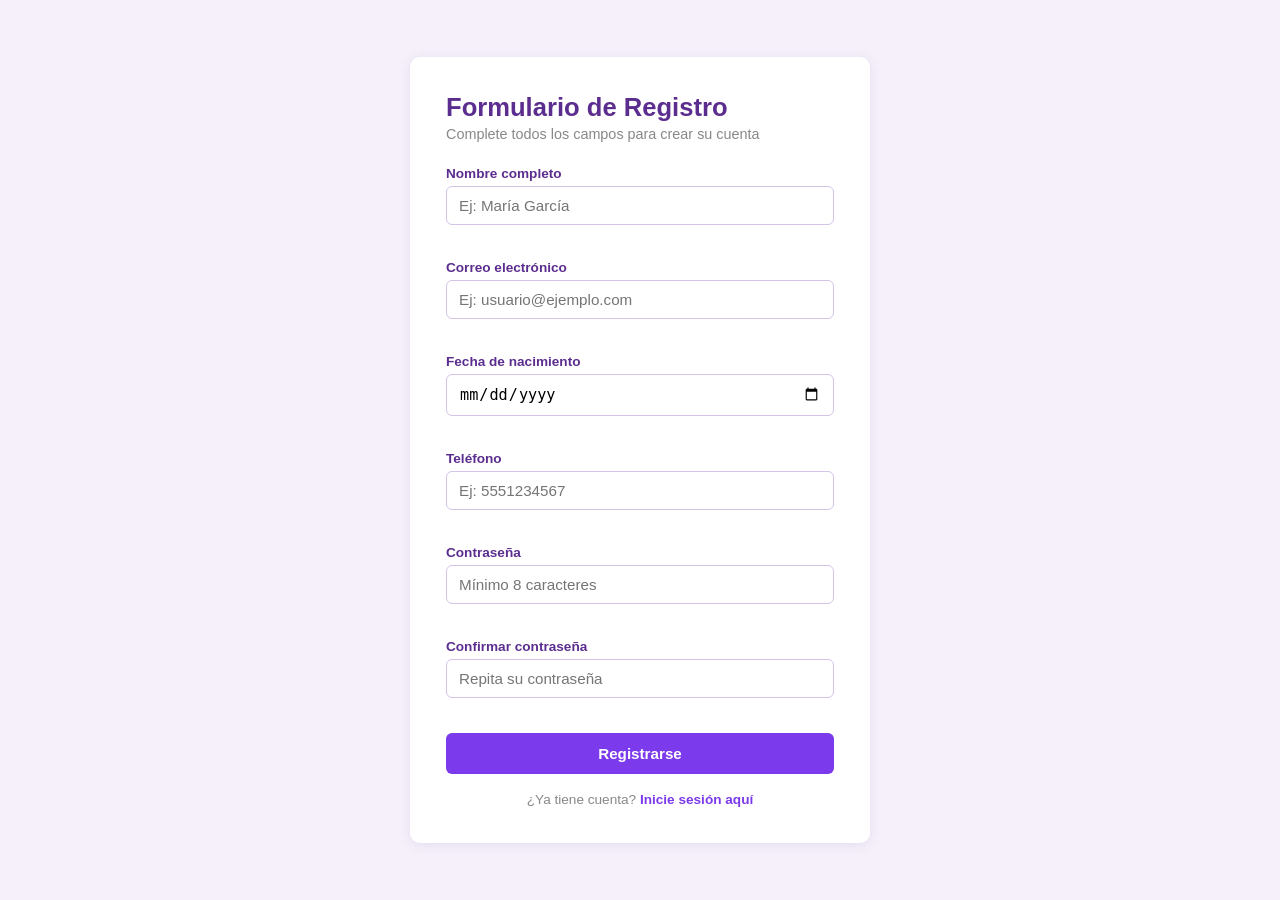
==== index.html @ 6ea9edac "Actividad 2-Utileria.js" ====
<!DOCTYPE html>
<html lang="es">
<head>
  <meta charset="UTF-8" />
  <meta name="viewport" content="width=device-width, initial-scale=1.0" />
  <title>Registro de Usuario</title>
  <link rel="stylesheet" href="css/styles.css" />
</head>
<body>
  <div id="registrationSection" class="container">
    <h1>Formulario de Registro</h1>
    <p class="subtitle">Complete todos los campos para crear su cuenta</p>

    <form id="registrationForm" novalidate>
      <div class="form-group">
        <label for="nombre">Nombre completo</label>
        <input type="text" id="nombre" name="nombre" placeholder="Ej: María García" />
        <span class="error-message" id="errorNombre"></span>
      </div>

      <div class="form-group">
        <label for="correo">Correo electrónico</label>
        <input type="email" id="correo" name="correo" placeholder="Ej: usuario@ejemplo.com" />
        <span class="error-message" id="errorCorreo"></span>
      </div>

      <div class="form-group">
        <label for="fechaNacimiento">Fecha de nacimiento</label>
        <input type="date" id="fechaNacimiento" name="fechaNacimiento" />
        <span class="error-message" id="errorFechaNacimiento"></span>
      </div>

      <div class="form-group">
        <label for="telefono">Teléfono</label>
        <input type="tel" id="telefono" name="telefono" placeholder="Ej: 5551234567" />
        <span class="error-message" id="errorTelefono"></span>
      </div>

      <div class="form-group">
        <label for="password">Contraseña</label>
        <input type="password" id="password" name="password" placeholder="Mínimo 8 caracteres" />
        <span class="error-message" id="errorPassword"></span>
      </div>

      <div class="form-group">
        <label for="confirmPassword">Confirmar contraseña</label>
        <input type="password" id="confirmPassword" name="confirmPassword" placeholder="Repita su contraseña" />
        <span class="error-message" id="errorConfirmPassword"></span>
      </div>

      <button type="submit" class="btn-primary">Registrarse</button>
    </form>

    <p class="login-link">
      ¿Ya tiene cuenta? <a href="login.html">Inicie sesión aquí</a>
    </p>
  </div>

  <div id="ageModal" class="modal-overlay">
    <div class="modal-content">
      <h2>Resultado del Registro</h2>
      <p id="modalMessage"></p>
      <button id="closeModal" class="btn-primary">Cerrar</button>
    </div>
  </div>

  <script src="js/utileria.js"></script>
  <script src="js/index.js"></script>
</body>
</html>
---- css/styles.css ----
/* ============================================================
   styles.css — Estilos minimalistas con paleta morada
   ============================================================ */

* {
  margin: 0;
  padding: 0;
  box-sizing: border-box;
}

body {
  font-family: "Segoe UI", Tahoma, Geneva, Verdana, sans-serif;
  background: #f5f0fa;
  color: #2d2d2d;
  min-height: 100vh;
  display: flex;
  justify-content: center;
  align-items: center;
}

/* Contenedor principal */
.container {
  background: #fff;
  padding: 36px;
  border-radius: 10px;
  box-shadow: 0 2px 12px rgba(100, 60, 150, 0.1);
  width: 100%;
  max-width: 460px;
}

h1 {
  font-size: 1.6rem;
  margin-bottom: 4px;
  color: #5b2d8e;
}

.subtitle {
  font-size: 0.9rem;
  color: #888;
  margin-bottom: 24px;
}

/* Formulario */
.form-group {
  margin-bottom: 16px;
}

.form-group label {
  display: block;
  font-weight: 600;
  margin-bottom: 5px;
  font-size: 0.85rem;
  color: #5b2d8e;
}

.form-group input {
  width: 100%;
  padding: 10px 12px;
  border: 1px solid #d4c4e8;
  border-radius: 6px;
  font-size: 0.95rem;
  transition: border-color 0.2s;
}

.form-group input:focus {
  outline: none;
  border-color: #7c3aed;
  box-shadow: 0 0 0 3px rgba(124, 58, 237, 0.12);
}

.form-group input.input-error {
  border-color: #e63946;
  box-shadow: 0 0 0 3px rgba(230, 57, 70, 0.12);
}

.error-message {
  display: block;
  color: #e63946;
  font-size: 0.8rem;
  margin-top: 3px;
  min-height: 16px;
}

/* Botones */
.btn-primary {
  display: block;
  width: 100%;
  padding: 12px;
  background: #7c3aed;
  color: #fff;
  border: none;
  border-radius: 6px;
  font-size: 0.95rem;
  font-weight: 600;
  cursor: pointer;
  transition: background 0.2s;
  margin-top: 6px;
}

.btn-primary:hover {
  background: #6d28d9;
}

/* Modal */
.modal-overlay {
  display: none;
  position: fixed;
  top: 0;
  left: 0;
  width: 100%;
  height: 100%;
  background: rgba(0, 0, 0, 0.45);
  justify-content: center;
  align-items: center;
  z-index: 1000;
}

.modal-overlay.active {
  display: flex;
}

.modal-content {
  background: #fff;
  padding: 32px;
  border-radius: 10px;
  text-align: center;
  max-width: 380px;
  width: 90%;
  box-shadow: 0 8px 30px rgba(91, 45, 142, 0.25);
  animation: modalIn 0.25s ease;
}

.modal-content h2 {
  font-size: 1.3rem;
  margin-bottom: 14px;
  color: #5b2d8e;
}

.modal-content p {
  font-size: 0.95rem;
  line-height: 1.7;
  margin-bottom: 20px;
  color: #444;
}

.modal-content .btn-primary {
  max-width: 160px;
  margin: 0 auto;
}

@keyframes modalIn {
  from { opacity: 0; transform: scale(0.92); }
  to { opacity: 1; transform: scale(1); }
}

/* Enlace login/registro */
.login-link {
  text-align: center;
  margin-top: 18px;
  font-size: 0.85rem;
  color: #888;
}

.login-link a {
  color: #7c3aed;
  text-decoration: none;
  font-weight: 600;
}

.login-link a:hover {
  text-decoration: underline;
}

/* Responsive */
@media (max-width: 500px) {
  .container {
    margin: 16px;
    padding: 24px;
  }
  h1 { font-size: 1.4rem; }
}
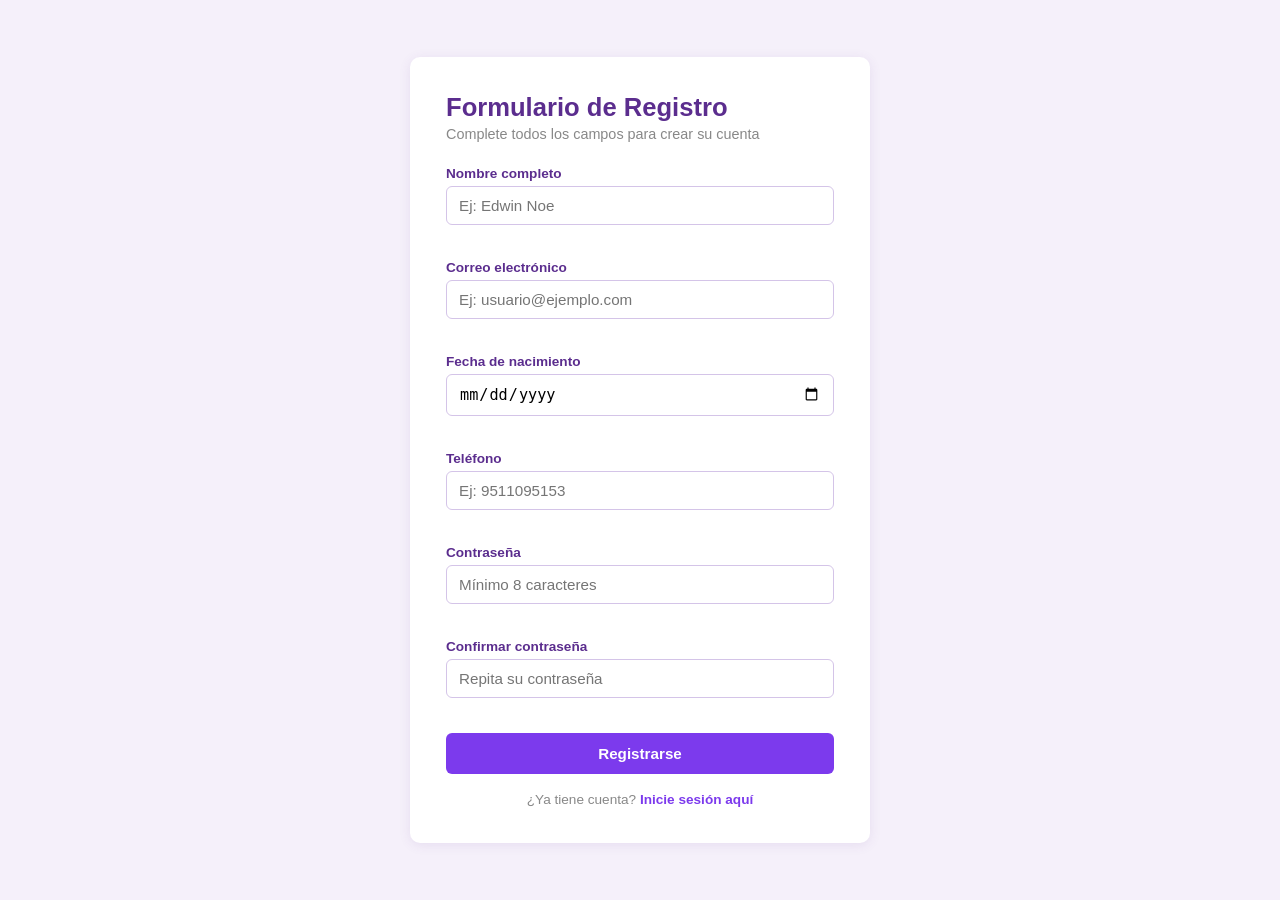
==== commit df90dd63: "cambios a los placeholders" ====
--- a/index.html
+++ b/index.html
@@ -14,7 +14,7 @@
     <form id="registrationForm" novalidate>
       <div class="form-group">
         <label for="nombre">Nombre completo</label>
-        <input type="text" id="nombre" name="nombre" placeholder="Ej: María García" />
+        <input type="text" id="nombre" name="nombre" placeholder="Ej: Edwin Noe" />
         <span class="error-message" id="errorNombre"></span>
       </div>
 
@@ -32,7 +32,7 @@
 
       <div class="form-group">
         <label for="telefono">Teléfono</label>
-        <input type="tel" id="telefono" name="telefono" placeholder="Ej: 5551234567" />
+        <input type="tel" id="telefono" name="telefono" placeholder="Ej: 9511095153" />
         <span class="error-message" id="errorTelefono"></span>
       </div>
 
--- a/css/styles.css
+++ b/css/styles.css
@@ -1,7 +1,3 @@
-/* ============================================================
-   styles.css — Estilos minimalistas con paleta morada
-   ============================================================ */
-
 * {
   margin: 0;
   padding: 0;
@@ -60,6 +56,14 @@
   border-radius: 6px;
   font-size: 0.95rem;
   transition: border-color 0.2s;
+}
+
+.form-group input[type="date"] {
+  width: 100%;
+  max-width: 100%;
+  min-width: 0;
+  -webkit-appearance: none;
+  appearance: none;
 }
 
 .form-group input:focus {
